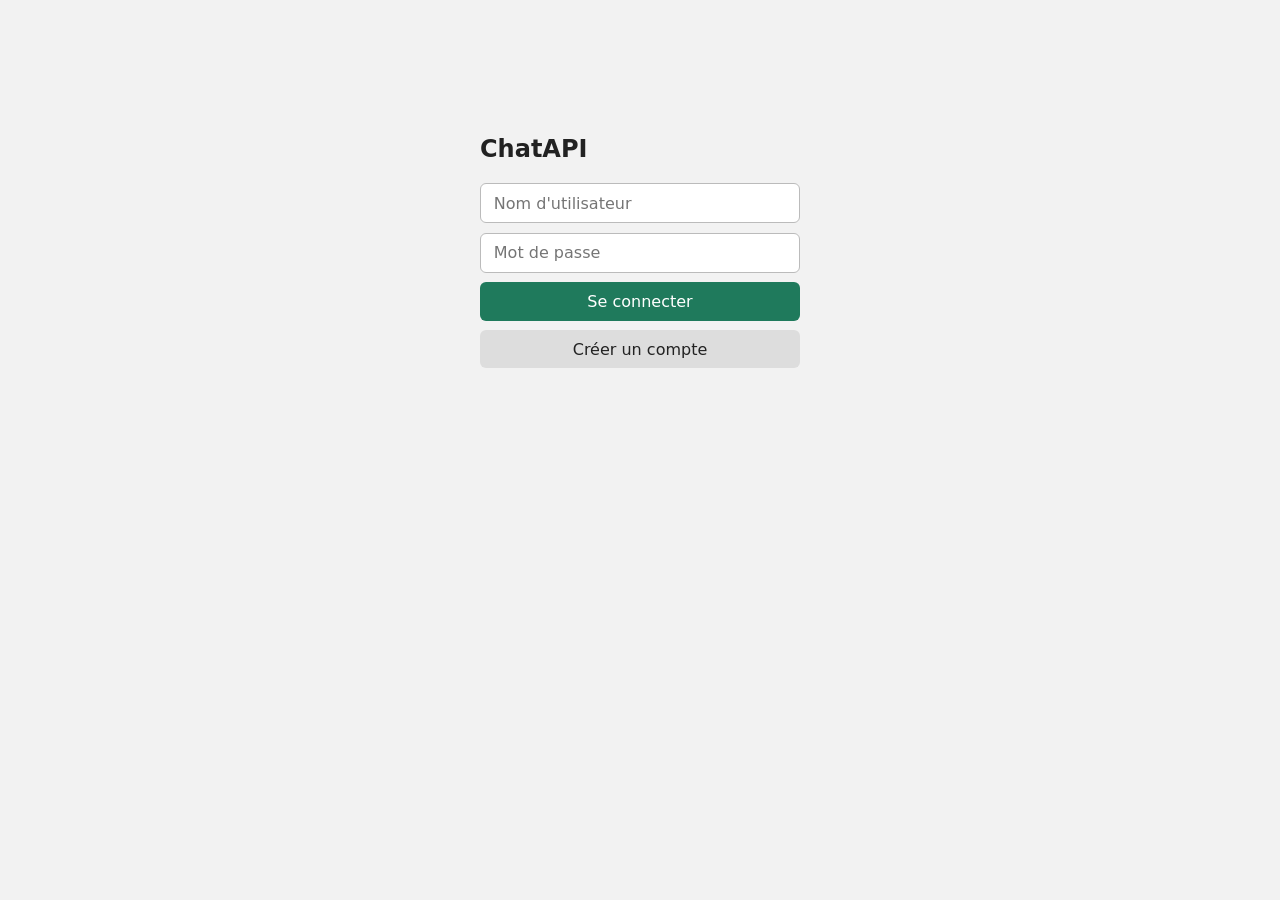
==== chatapi/src/main/resources/static/index.html @ 1c13e202 "Ajoute une page web de test de la messagerie" ====
<!DOCTYPE html>
<html lang="fr">
<head>
    <meta charset="utf-8">
    <meta name="viewport" content="width=device-width, initial-scale=1">
    <title>ChatAPI</title>
    <link rel="stylesheet" href="chat.css">
</head>
<body>

<section id="vue-connexion">
    <h1>ChatAPI</h1>
    <form id="form-connexion">
        <input id="username" autocomplete="username" placeholder="Nom d'utilisateur" required>
        <input id="password" type="password" autocomplete="current-password" placeholder="Mot de passe" required>
        <button type="submit">Se connecter</button>
        <button type="button" id="bouton-creer" class="secondaire">Créer un compte</button>
    </form>
</section>

<section id="vue-chat" hidden>
    <header>
        <span id="moi"></span>
        <button type="button" id="bouton-deconnexion" class="secondaire">Déconnexion</button>
    </header>
    <div class="corps">
        <aside>
            <ul id="liste-utilisateurs"></ul>
        </aside>
        <main>
            <div class="entete-conversation">
                <button type="button" id="bouton-retour" class="secondaire">Retour</button>
                <h2 id="titre-conversation">Choisissez un contact</h2>
            </div>
            <div id="messages"></div>
            <form id="form-message">
                <input id="contenu" maxlength="2000" autocomplete="off" placeholder="Message" disabled>
                <button type="submit" disabled>Envoyer</button>
            </form>
        </main>
    </div>
</section>

<p id="statut" role="status"></p>

<script src="chat.js"></script>
</body>
</html>
---- chatapi/src/main/resources/static/chat.css ----
* {
    box-sizing: border-box;
}

[hidden] {
    display: none !important;
}

body {
    margin: 0;
    font-family: system-ui, sans-serif;
    background: #f2f2f2;
    color: #222;
}

button, input {
    font: inherit;
    padding: 0.6rem 0.8rem;
    border-radius: 6px;
}

input {
    border: 1px solid #bbb;
}

button {
    border: none;
    background: #1f7a5c;
    color: #fff;
    cursor: pointer;
}

button.secondaire {
    background: #ddd;
    color: #222;
}

button:disabled {
    opacity: 0.5;
}

/* Connexion */
#vue-connexion {
    max-width: 22rem;
    margin: 15vh auto 0;
    padding: 0 1rem;
}

#form-connexion {
    display: flex;
    flex-direction: column;
    gap: 0.6rem;
}

/* Messagerie : hauteur de l'écran visible, clavier du téléphone compris */
#vue-chat {
    display: flex;
    flex-direction: column;
    height: 100dvh;
}

#vue-chat header {
    display: flex;
    justify-content: space-between;
    align-items: center;
    padding: 0.5rem 1rem;
    background: #1f7a5c;
    color: #fff;
    font-weight: bold;
}

.corps {
    flex: 1;
    display: flex;
    min-height: 0;
}

aside {
    width: 100%;
    overflow-y: auto;
    background: #fff;
}

#liste-utilisateurs {
    list-style: none;
    margin: 0;
    padding: 0;
}

#liste-utilisateurs button {
    width: 100%;
    display: flex;
    align-items: center;
    gap: 0.6rem;
    background: none;
    color: inherit;
    border-radius: 0;
    border-bottom: 1px solid #eee;
    text-align: left;
}

#liste-utilisateurs button.actif {
    background: #e3f1ec;
}

.pastille {
    width: 0.6rem;
    height: 0.6rem;
    border-radius: 50%;
    background: #aaa;
}

.pastille.en-ligne {
    background: #2ecc71;
}

.non-lus {
    margin-left: auto;
    padding: 0 0.5rem;
    border-radius: 1rem;
    background: #1f7a5c;
    color: #fff;
    font-size: 0.8rem;
}

main {
    flex: 1;
    display: none;
    flex-direction: column;
    min-width: 0;
}

.entete-conversation {
    display: flex;
    align-items: center;
    gap: 0.6rem;
    padding: 0.4rem 1rem;
    background: #fff;
    border-bottom: 1px solid #ddd;
}

.entete-conversation h2 {
    margin: 0;
    font-size: 1.1rem;
}

#messages {
    flex: 1;
    overflow-y: auto;
    padding: 1rem;
    display: flex;
    flex-direction: column;
    gap: 0.4rem;
}

.bulle {
    max-width: 75%;
    padding: 0.4rem 0.7rem;
    border-radius: 8px;
    background: #fff;
    overflow-wrap: anywhere;
}

.bulle.moi {
    align-self: flex-end;
    background: #d6f5e3;
}

.bulle p {
    margin: 0;
    white-space: pre-wrap;
}

.bulle small {
    display: block;
    text-align: right;
    color: #777;
    font-size: 0.75rem;
}

#form-message {
    display: flex;
    gap: 0.5rem;
    padding: 0.5rem;
    background: #fff;
}

#contenu {
    flex: 1;
    min-width: 0;
}

#statut {
    position: fixed;
    bottom: 4.5rem;
    left: 50%;
    transform: translateX(-50%);
    margin: 0;
    padding: 0.3rem 0.8rem;
    border-radius: 6px;
    background: #333;
    color: #fff;
    font-size: 0.9rem;
}

#statut:empty {
    display: none;
}

#statut.erreur {
    background: #b03030;
}

/* Téléphone : la liste ou la conversation, l'une après l'autre */
body.conversation-ouverte aside {
    display: none;
}

body.conversation-ouverte main {
    display: flex;
}

/* Ordinateur : la liste et la conversation côte à côte */
@media (min-width: 700px) {
    aside {
        width: 16rem;
        border-right: 1px solid #ddd;
    }

    main,
    body.conversation-ouverte main {
        display: flex;
    }

    body.conversation-ouverte aside {
        display: block;
    }

    #bouton-retour {
        display: none;
    }
}
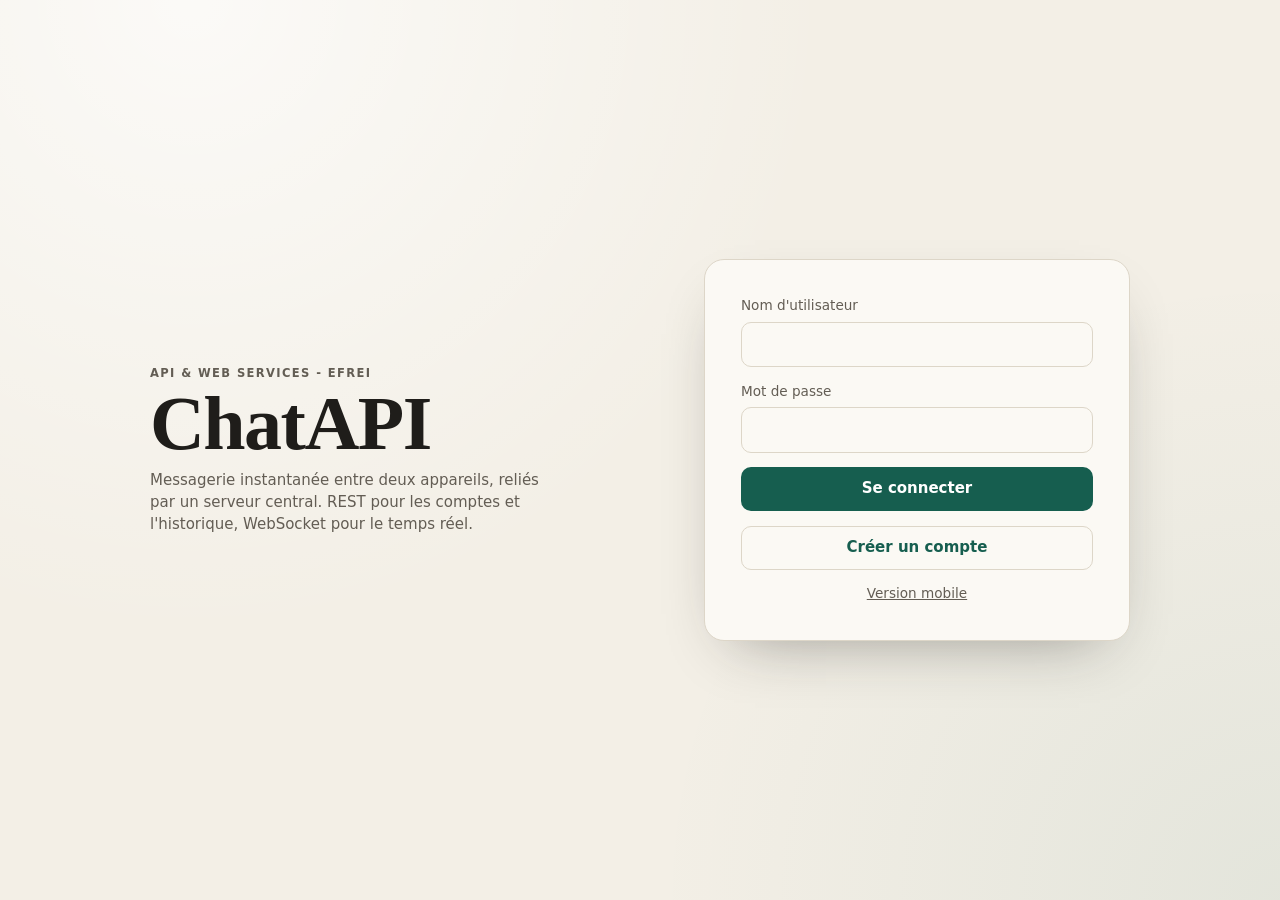
==== commit 5660781f: "Ajoute les clients web mobile et bureau" ====
--- a/chatapi/src/main/resources/static/index.html
+++ b/chatapi/src/main/resources/static/index.html
@@ -4,45 +4,12 @@
     <meta charset="utf-8">
     <meta name="viewport" content="width=device-width, initial-scale=1">
     <title>ChatAPI</title>
-    <link rel="stylesheet" href="chat.css">
+    <script>
+        // Oriente vers le client adapté à l'appareil : écran tactile étroit, version mobile ; sinon, version bureau.
+        location.replace(matchMedia("(max-width: 700px), (pointer: coarse)").matches ? "mobile.html" : "desktop.html");
+    </script>
 </head>
 <body>
-
-<section id="vue-connexion">
-    <h1>ChatAPI</h1>
-    <form id="form-connexion">
-        <input id="username" autocomplete="username" placeholder="Nom d'utilisateur" required>
-        <input id="password" type="password" autocomplete="current-password" placeholder="Mot de passe" required>
-        <button type="submit">Se connecter</button>
-        <button type="button" id="bouton-creer" class="secondaire">Créer un compte</button>
-    </form>
-</section>
-
-<section id="vue-chat" hidden>
-    <header>
-        <span id="moi"></span>
-        <button type="button" id="bouton-deconnexion" class="secondaire">Déconnexion</button>
-    </header>
-    <div class="corps">
-        <aside>
-            <ul id="liste-utilisateurs"></ul>
-        </aside>
-        <main>
-            <div class="entete-conversation">
-                <button type="button" id="bouton-retour" class="secondaire">Retour</button>
-                <h2 id="titre-conversation">Choisissez un contact</h2>
-            </div>
-            <div id="messages"></div>
-            <form id="form-message">
-                <input id="contenu" maxlength="2000" autocomplete="off" placeholder="Message" disabled>
-                <button type="submit" disabled>Envoyer</button>
-            </form>
-        </main>
-    </div>
-</section>
-
-<p id="statut" role="status"></p>
-
-<script src="chat.js"></script>
+<p><a href="mobile.html">Version mobile</a> - <a href="desktop.html">Version bureau</a></p>
 </body>
 </html>
